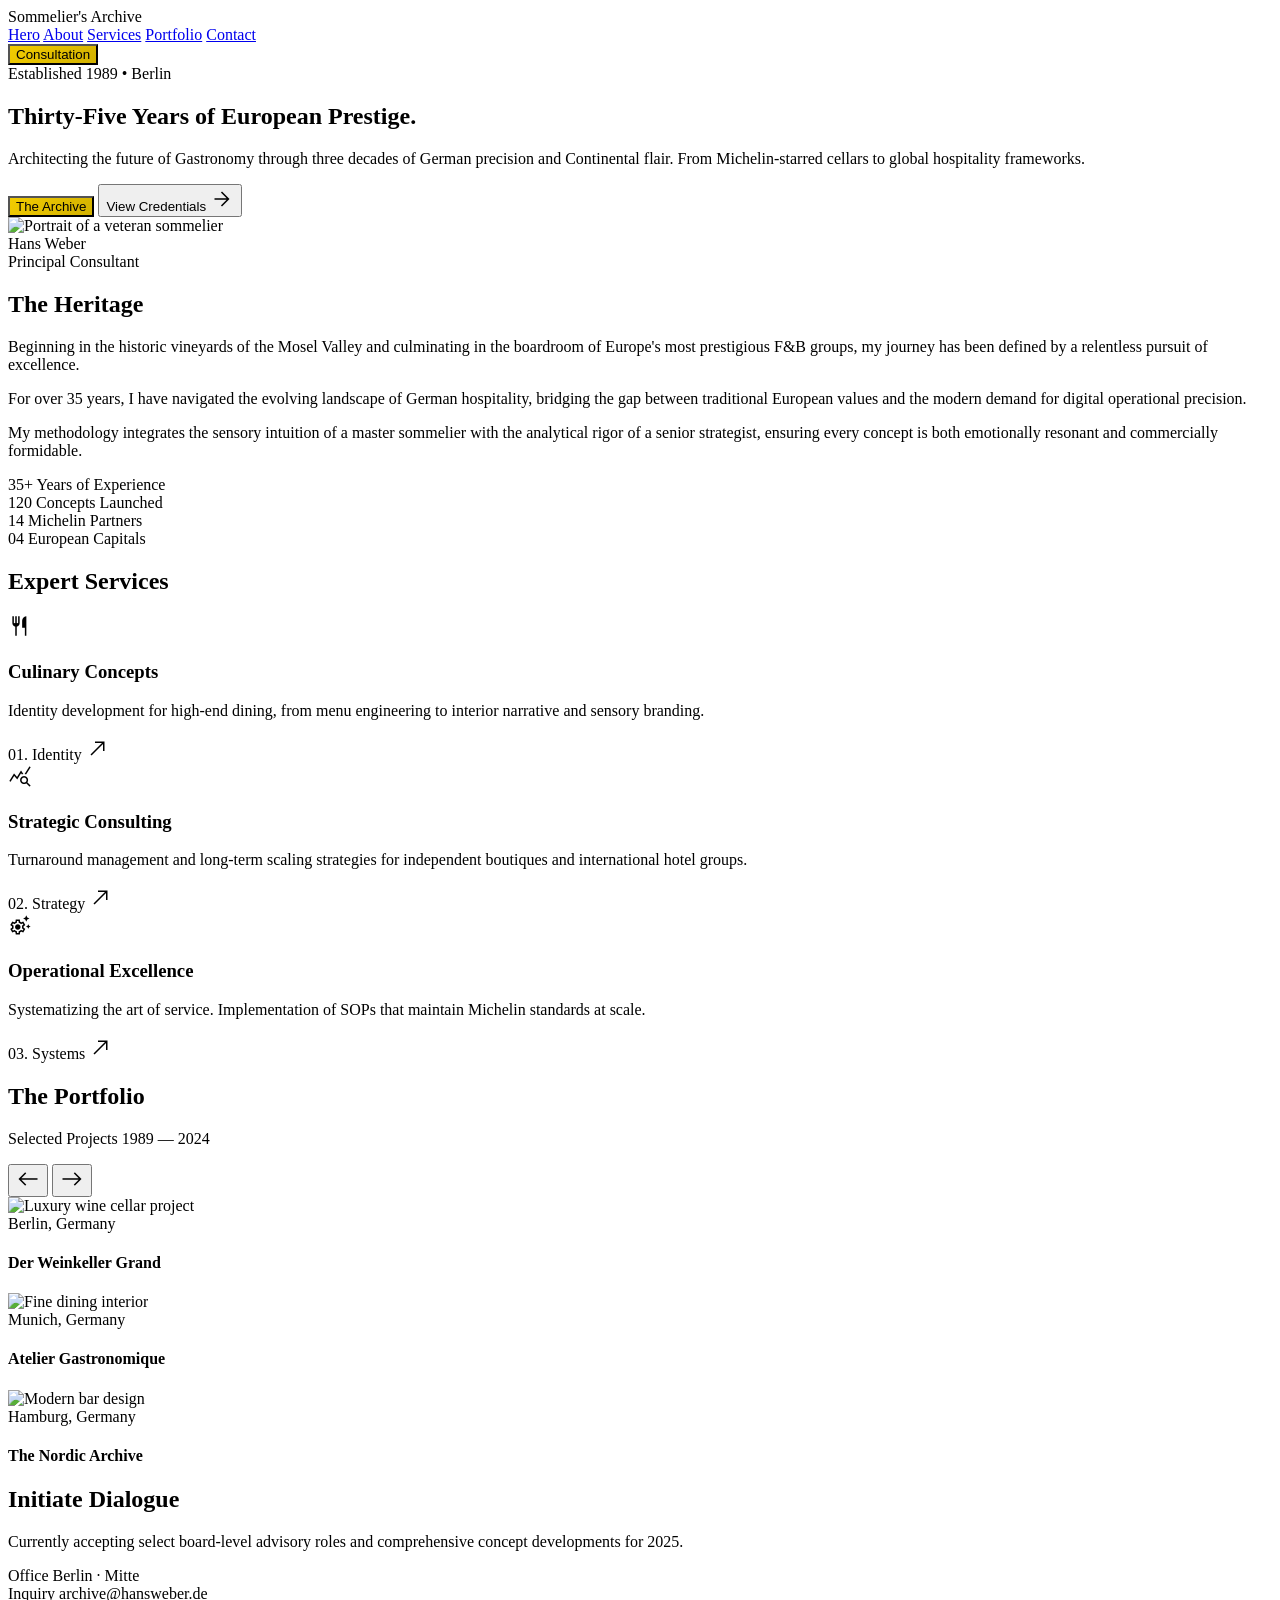
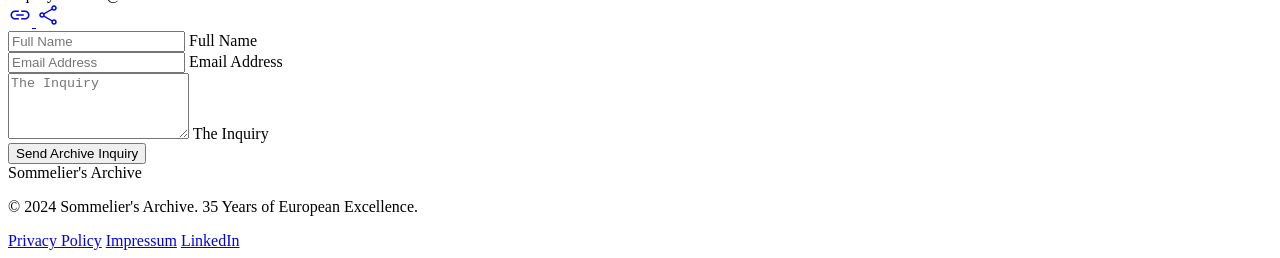
==== index.html @ 3e339df0 "Rename landing page to index.html" ====
<!DOCTYPE html>

<html class="dark" lang="en"><head>
<meta charset="utf-8"/>
<meta content="width=device-width, initial-scale=1.0" name="viewport"/>
<title>Sommelier's Archive | European F&amp;B Excellence</title>
<script src="https://cdn.tailwindcss.com?plugins=forms,container-queries"></script>
<link href="https://fonts.googleapis.com/css2?family=Material+Symbols+Outlined:wght,FILL@100..700,0..1&amp;display=swap" rel="stylesheet"/>
<link href="https://fonts.googleapis.com/css2?family=Noto+Serif:ital,wght@0,400;0,700;1,400&amp;family=Inter:wght@300;400;600;800&amp;display=swap" rel="stylesheet"/>
<link href="https://fonts.googleapis.com/css2?family=Material+Symbols+Outlined:wght,FILL@100..700,0..1&amp;display=swap" rel="stylesheet"/>
<script id="tailwind-config">
      tailwind.config = {
        darkMode: "class",
        theme: {
          extend: {
            colors: {
              "on-primary-fixed-variant": "#544600",
              "on-primary-fixed": "#221b00",
              "tertiary-fixed-dim": "#00daf3",
              "primary-fixed": "#ffe16d",
              "inverse-on-surface": "#313030",
              "surface-bright": "#393939",
              "on-primary": "#3a3000",
              "surface": "#131313",
              "on-tertiary-fixed-variant": "#004f58",
              "surface-container": "#201f1f",
              "error-container": "#93000a",
              "error": "#ffb4ab",
              "on-tertiary": "#00363d",
              "primary-container": "#d2b100",
              "secondary-fixed": "#e5e2e1",
              "on-secondary-fixed-variant": "#474746",
              "surface-container-high": "#2a2a2a",
              "primary": "#f2cc00",
              "on-primary-container": "#524400",
              "surface-variant": "#353534",
              "on-background": "#e5e2e1",
              "on-secondary-container": "#b7b5b4",
              "on-error": "#690005",
              "surface-tint": "#e9c400",
              "tertiary-fixed": "#9cf0ff",
              "on-surface-variant": "#d0c5af",
              "background": "#131313",
              "inverse-primary": "#705d00",
              "on-tertiary-fixed": "#001f24",
              "surface-dim": "#131313",
              "inverse-surface": "#e5e2e1",
              "secondary-container": "#474746",
              "surface-container-highest": "#353534",
              "on-surface": "#e5e2e1",
              "on-error-container": "#ffdad6",
              "surface-container-lowest": "#0e0e0e",
              "outline-variant": "#4d4635",
              "on-tertiary-container": "#004d56",
              "on-secondary-fixed": "#1c1b1b",
              "surface-container-low": "#1c1b1b",
              "tertiary-container": "#00c5db",
              "primary-fixed-dim": "#e9c400",
              "secondary-fixed-dim": "#c8c6c5",
              "secondary": "#c8c6c5",
              "tertiary": "#00e3fd",
              "on-secondary": "#313030",
              "outline": "#99907c"
            },
            fontFamily: {
              "headline": ["Noto Serif"],
              "body": ["Inter"],
              "label": ["Inter"]
            },
            borderRadius: {"DEFAULT": "0.125rem", "lg": "0.25rem", "xl": "0.5rem", "full": "0.75rem"},
          },
        },
      }
    </script>
<style>
        .material-symbols-outlined {
            font-variation-settings: 'FILL' 0, 'wght' 300, 'GRAD' 0, 'opsz' 24;
        }
        .glow-hover:hover {
            box-shadow: 0 0 20px rgba(242, 204, 0, 0.15);
        }
        .cyan-glow {
            filter: drop-shadow(0 0 8px #00e3fd);
        }
        .gold-gradient {
            background: linear-gradient(135deg, #f2cc00 0%, #d2b100 100%);
        }
    </style>
</head>
<body class="bg-background text-on-surface font-body selection:bg-primary selection:text-on-primary">
<!-- TopNavBar -->
<nav class="fixed top-0 w-full z-50 bg-[#131313]/70 backdrop-blur-xl">
<div class="flex justify-between items-center max-w-7xl mx-auto px-12 py-6">
<div class="text-2xl font-bold tracking-tighter text-[#f2cc00] font-headline italic">
                Sommelier's Archive
            </div>
<div class="hidden md:flex items-center gap-12">
<a class="text-[#f2cc00] border-b-2 border-[#f2cc00] pb-1 font-bold font-inter text-sm uppercase tracking-widest" href="#hero">Hero</a>
<a class="text-[#e5e2e1] hover:text-[#00e3fd] transition-colors duration-300 font-inter text-sm uppercase tracking-widest hover:drop-shadow-[0_0_8px_#00e3fd]" href="#about">About</a>
<a class="text-[#e5e2e1] hover:text-[#00e3fd] transition-colors duration-300 font-inter text-sm uppercase tracking-widest hover:drop-shadow-[0_0_8px_#00e3fd]" href="#services">Services</a>
<a class="text-[#e5e2e1] hover:text-[#00e3fd] transition-colors duration-300 font-inter text-sm uppercase tracking-widest hover:drop-shadow-[0_0_8px_#00e3fd]" href="#portfolio">Portfolio</a>
<a class="text-[#e5e2e1] hover:text-[#00e3fd] transition-colors duration-300 font-inter text-sm uppercase tracking-widest hover:drop-shadow-[0_0_8px_#00e3fd]" href="#contact">Contact</a>
</div>
<button class="gold-gradient text-on-primary px-6 py-2 text-xs font-bold uppercase tracking-widest hover:opacity-90 transition-all duration-300">
                Consultation
            </button>
</div>
<div class="bg-gradient-to-b from-[#f2cc00]/5 to-transparent h-[1px]"></div>
</nav>
<main>
<!-- Hero Section -->
<section class="relative min-h-screen flex items-center pt-24 overflow-hidden px-12" id="hero">
<div class="absolute top-0 right-0 w-1/2 h-full opacity-20 pointer-events-none">
<div class="absolute inset-0 bg-gradient-to-l from-tertiary/20 to-transparent blur-[120px]"></div>
</div>
<div class="max-w-7xl mx-auto grid grid-cols-1 lg:grid-cols-12 gap-12 items-center w-full">
<div class="lg:col-span-7 space-y-8">
<div class="inline-block px-4 py-1 border border-outline-variant/30 text-primary text-[10px] uppercase tracking-[0.3em] font-bold">
                        Established 1989 • Berlin
                    </div>
<h1 class="text-6xl md:text-8xl font-headline font-bold leading-tight tracking-tighter">
                        Thirty-Five Years of <span class="italic text-primary">European</span> Prestige.
                    </h1>
<p class="text-on-surface-variant text-xl leading-relaxed max-w-2xl font-light">
                        Architecting the future of Gastronomy through three decades of German precision and Continental flair. From Michelin-starred cellars to global hospitality frameworks.
                    </p>
<div class="flex flex-wrap gap-6 pt-4">
<button class="gold-gradient text-on-primary px-10 py-4 font-bold uppercase tracking-widest text-sm shadow-[0_10px_30px_rgba(242,204,0,0.2)] hover:scale-105 transition-transform duration-600 ease-[cubic-bezier(0.22,1,0.36,1)]">
                            The Archive
                        </button>
<button class="flex items-center gap-3 text-tertiary hover:text-white transition-colors group">
<span class="text-sm font-bold uppercase tracking-widest">View Credentials</span>
<span class="material-symbols-outlined group-hover:translate-x-1 transition-transform">arrow_forward</span>
</button>
</div>
</div>
<div class="lg:col-span-5 relative">
<div class="aspect-[4/5] bg-surface-container-low overflow-hidden relative group">
<img alt="Portrait of a veteran sommelier" class="w-full h-full object-cover grayscale hover:grayscale-0 transition-all duration-1000" data-alt="Portrait of a veteran professional sommelier in Berlin" src="https://lh3.googleusercontent.com/aida-public/[base64]"/>
<div class="absolute inset-0 bg-surface-container-lowest/40 mix-blend-multiply"></div>
<div class="absolute bottom-0 left-0 p-8 w-full bg-gradient-to-t from-background to-transparent">
<div class="text-primary font-headline text-4xl italic">Hans Weber</div>
<div class="text-on-surface-variant text-xs uppercase tracking-[0.2em] mt-2">Principal Consultant</div>
</div>
</div>
<!-- Ambient Glow Elements -->
<div class="absolute -top-12 -right-12 w-48 h-48 bg-primary/10 rounded-full blur-[80px]"></div>
<div class="absolute -bottom-12 -left-12 w-64 h-64 bg-tertiary/10 rounded-full blur-[100px]"></div>
</div>
</div>
</section>
<!-- About Me Section -->
<section class="py-32 px-12 bg-surface-container-low" id="about">
<div class="max-w-7xl mx-auto">
<div class="grid grid-cols-1 lg:grid-cols-2 gap-24 items-start">
<div class="space-y-12">
<h2 class="text-xs uppercase tracking-[0.5em] text-outline">The Heritage</h2>
<div class="space-y-8 font-light text-on-surface-variant text-lg leading-relaxed">
<p>
                                Beginning in the historic vineyards of the Mosel Valley and culminating in the boardroom of Europe's most prestigious F&amp;B groups, my journey has been defined by a relentless pursuit of <span class="text-white font-semibold">excellence</span>.
                            </p>
<p>
                                For over 35 years, I have navigated the evolving landscape of German hospitality, bridging the gap between traditional European values and the modern demand for digital operational precision.
                            </p>
<p>
                                My methodology integrates the sensory intuition of a master sommelier with the analytical rigor of a senior strategist, ensuring every concept is both emotionally resonant and commercially formidable.
                            </p>
</div>
</div>
<div class="grid grid-cols-2 gap-8">
<div class="p-10 bg-surface-container-lowest flex flex-col justify-center border-l-4 border-primary">
<span class="text-6xl font-headline text-primary mb-2">35+</span>
<span class="text-xs uppercase tracking-widest text-outline">Years of Experience</span>
</div>
<div class="p-10 bg-surface-container-lowest flex flex-col justify-center border-l-4 border-tertiary">
<span class="text-6xl font-headline text-tertiary mb-2">120</span>
<span class="text-xs uppercase tracking-widest text-outline">Concepts Launched</span>
</div>
<div class="p-10 bg-surface-container-lowest flex flex-col justify-center border-l-4 border-outline-variant">
<span class="text-6xl font-headline text-white mb-2">14</span>
<span class="text-xs uppercase tracking-widest text-outline">Michelin Partners</span>
</div>
<div class="p-10 bg-surface-container-lowest flex flex-col justify-center border-l-4 border-primary/40">
<span class="text-6xl font-headline text-primary-fixed-dim mb-2">04</span>
<span class="text-xs uppercase tracking-widest text-outline">European Capitals</span>
</div>
</div>
</div>
</div>
</section>
<!-- Services Section -->
<section class="py-32 px-12 bg-background relative" id="services">
<div class="max-w-7xl mx-auto">
<div class="mb-24 text-center">
<h2 class="text-4xl md:text-6xl font-headline italic mb-6">Expert Services</h2>
<div class="h-[1px] w-24 bg-primary mx-auto"></div>
</div>
<div class="grid grid-cols-1 md:grid-cols-3 gap-1px bg-outline-variant/10">
<!-- Service 1 -->
<div class="bg-surface p-12 hover:bg-surface-container-high transition-all duration-500 group">
<div class="mb-8 inline-block">
<span class="material-symbols-outlined text-4xl text-primary group-hover:scale-110 transition-transform block" data-icon="restaurant">restaurant</span>
</div>
<h3 class="text-2xl font-headline mb-4">Culinary Concepts</h3>
<p class="text-on-surface-variant leading-relaxed">Identity development for high-end dining, from menu engineering to interior narrative and sensory branding.</p>
<div class="mt-8 pt-8 border-t border-outline-variant/20 flex items-center justify-between">
<span class="text-[10px] uppercase tracking-widest text-outline">01. Identity</span>
<span class="material-symbols-outlined text-tertiary opacity-0 group-hover:opacity-100 transition-opacity">north_east</span>
</div>
</div>
<!-- Service 2 -->
<div class="bg-surface p-12 hover:bg-surface-container-high transition-all duration-500 group">
<div class="mb-8 inline-block">
<span class="material-symbols-outlined text-4xl text-primary group-hover:scale-110 transition-transform block" data-icon="query_stats">query_stats</span>
</div>
<h3 class="text-2xl font-headline mb-4">Strategic Consulting</h3>
<p class="text-on-surface-variant leading-relaxed">Turnaround management and long-term scaling strategies for independent boutiques and international hotel groups.</p>
<div class="mt-8 pt-8 border-t border-outline-variant/20 flex items-center justify-between">
<span class="text-[10px] uppercase tracking-widest text-outline">02. Strategy</span>
<span class="material-symbols-outlined text-tertiary opacity-0 group-hover:opacity-100 transition-opacity">north_east</span>
</div>
</div>
<!-- Service 3 -->
<div class="bg-surface p-12 hover:bg-surface-container-high transition-all duration-500 group">
<div class="mb-8 inline-block">
<span class="material-symbols-outlined text-4xl text-primary group-hover:scale-110 transition-transform block" data-icon="settings_suggest">settings_suggest</span>
</div>
<h3 class="text-2xl font-headline mb-4">Operational Excellence</h3>
<p class="text-on-surface-variant leading-relaxed">Systematizing the art of service. Implementation of SOPs that maintain Michelin standards at scale.</p>
<div class="mt-8 pt-8 border-t border-outline-variant/20 flex items-center justify-between">
<span class="text-[10px] uppercase tracking-widest text-outline">03. Systems</span>
<span class="material-symbols-outlined text-tertiary opacity-0 group-hover:opacity-100 transition-opacity">north_east</span>
</div>
</div>
</div>
</div>
</section>
<!-- Portfolio Section -->
<section class="py-32 px-12 bg-surface-container-lowest overflow-hidden" id="portfolio">
<div class="max-w-7xl mx-auto">
<div class="flex flex-col md:flex-row justify-between items-end mb-20 gap-8">
<div class="max-w-xl">
<h2 class="text-5xl font-headline font-bold mb-6">The <span class="italic text-tertiary">Portfolio</span></h2>
<p class="text-on-surface-variant uppercase tracking-[0.2em] text-xs">Selected Projects 1989 — 2024</p>
</div>
<div class="flex gap-4">
<button class="p-4 border border-outline-variant text-on-surface hover:bg-primary hover:text-on-primary transition-all">
<span class="material-symbols-outlined">west</span>
</button>
<button class="p-4 border border-outline-variant text-on-surface hover:bg-primary hover:text-on-primary transition-all">
<span class="material-symbols-outlined">east</span>
</button>
</div>
</div>
<div class="grid grid-cols-1 md:grid-cols-2 lg:grid-cols-3 gap-12">
<!-- Project 1 -->
<div class="group relative aspect-[3/4] overflow-hidden">
<img alt="Luxury wine cellar project" class="w-full h-full object-cover grayscale transition-all duration-700 group-hover:grayscale-0 group-hover:scale-110" data-alt="Modern luxury wine cellar in Berlin" src="https://lh3.googleusercontent.com/aida-public/[base64]"/>
<div class="absolute inset-0 bg-gradient-to-t from-black/80 via-transparent to-transparent opacity-0 group-hover:opacity-100 transition-opacity flex flex-col justify-end p-8">
<span class="text-primary text-[10px] uppercase tracking-widest mb-2">Berlin, Germany</span>
<h4 class="text-2xl font-headline text-white italic">Der Weinkeller Grand</h4>
</div>
</div>
<!-- Project 2 -->
<div class="group relative aspect-[3/4] overflow-hidden lg:mt-24">
<img alt="Fine dining interior" class="w-full h-full object-cover grayscale transition-all duration-700 group-hover:grayscale-0 group-hover:scale-110" data-alt="Fine dining restaurant interior concept" src="https://lh3.googleusercontent.com/aida-public/[base64]"/>
<div class="absolute inset-0 bg-gradient-to-t from-black/80 via-transparent to-transparent opacity-0 group-hover:opacity-100 transition-opacity flex flex-col justify-end p-8">
<span class="text-primary text-[10px] uppercase tracking-widest mb-2">Munich, Germany</span>
<h4 class="text-2xl font-headline text-white italic">Atelier Gastronomique</h4>
</div>
</div>
<!-- Project 3 -->
<div class="group relative aspect-[3/4] overflow-hidden">
<img alt="Modern bar design" class="w-full h-full object-cover grayscale transition-all duration-700 group-hover:grayscale-0 group-hover:scale-110" data-alt="High-end cocktail bar architectural design" src="https://lh3.googleusercontent.com/aida-public/[base64]"/>
<div class="absolute inset-0 bg-gradient-to-t from-black/80 via-transparent to-transparent opacity-0 group-hover:opacity-100 transition-opacity flex flex-col justify-end p-8">
<span class="text-primary text-[10px] uppercase tracking-widest mb-2">Hamburg, Germany</span>
<h4 class="text-2xl font-headline text-white italic">The Nordic Archive</h4>
</div>
</div>
</div>
</div>
</section>
<!-- Contact Section -->
<section class="py-32 px-12 bg-background relative overflow-hidden" id="contact">
<div class="absolute bottom-0 right-0 w-full h-1/2 bg-gradient-to-t from-primary/5 to-transparent pointer-events-none"></div>
<div class="max-w-7xl mx-auto grid grid-cols-1 lg:grid-cols-2 gap-24 relative">
<div>
<h2 class="text-5xl md:text-7xl font-headline font-bold mb-12">Initiate <span class="italic text-primary">Dialogue</span></h2>
<p class="text-on-surface-variant text-xl leading-relaxed mb-12 max-w-md">
                        Currently accepting select board-level advisory roles and comprehensive concept developments for 2025.
                    </p>
<div class="space-y-6">
<div class="flex items-center gap-6">
<span class="text-primary font-label text-xs uppercase tracking-widest w-24">Office</span>
<span class="text-white">Berlin · Mitte</span>
</div>
<div class="flex items-center gap-6">
<span class="text-primary font-label text-xs uppercase tracking-widest w-24">Inquiry</span>
<span class="text-white">archive@hansweber.de</span>
</div>
<div class="flex gap-4 pt-8">
<a class="w-12 h-12 flex items-center justify-center border border-outline-variant text-outline hover:border-tertiary hover:text-tertiary transition-all" href="#">
<span class="material-symbols-outlined text-sm">link</span>
</a>
<a class="w-12 h-12 flex items-center justify-center border border-outline-variant text-outline hover:border-tertiary hover:text-tertiary transition-all" href="#">
<span class="material-symbols-outlined text-sm">share</span>
</a>
</div>
</div>
</div>
<div class="bg-surface-container p-12 relative">
<form class="space-y-8">
<div class="relative group">
<input class="w-full bg-transparent border-0 border-b border-outline py-4 px-0 focus:ring-0 focus:border-tertiary peer placeholder-transparent" id="name" placeholder="Full Name" type="text"/>
<label class="absolute left-0 -top-3.5 text-outline text-xs uppercase tracking-widest transition-all peer-placeholder-shown:text-sm peer-placeholder-shown:top-4 peer-focus:-top-3.5 peer-focus:text-tertiary peer-focus:text-xs" for="name">Full Name</label>
</div>
<div class="relative group">
<input class="w-full bg-transparent border-0 border-b border-outline py-4 px-0 focus:ring-0 focus:border-tertiary peer placeholder-transparent" id="email" placeholder="Email Address" type="email"/>
<label class="absolute left-0 -top-3.5 text-outline text-xs uppercase tracking-widest transition-all peer-placeholder-shown:text-sm peer-placeholder-shown:top-4 peer-focus:-top-3.5 peer-focus:text-tertiary peer-focus:text-xs" for="email">Email Address</label>
</div>
<div class="relative group">
<textarea class="w-full bg-transparent border-0 border-b border-outline py-4 px-0 focus:ring-0 focus:border-tertiary peer placeholder-transparent resize-none" id="message" placeholder="The Inquiry" rows="4"></textarea>
<label class="absolute left-0 -top-3.5 text-outline text-xs uppercase tracking-widest transition-all peer-placeholder-shown:text-sm peer-placeholder-shown:top-4 peer-focus:-top-3.5 peer-focus:text-tertiary peer-focus:text-xs" for="message">The Inquiry</label>
</div>
<button class="w-full py-6 bg-surface-bright text-white uppercase tracking-[0.3em] font-bold text-xs hover:bg-primary hover:text-on-primary transition-all duration-500 shadow-xl" type="submit">
                            Send Archive Inquiry
                        </button>
</form>
<!-- Blurred inset glow -->
<div class="absolute -bottom-4 -left-4 w-24 h-24 bg-tertiary/20 blur-[40px] pointer-events-none"></div>
</div>
</div>
</section>
</main>
<!-- Footer -->
<footer class="w-full py-20 px-12 bg-[#0e0e0e]">
<div class="bg-gradient-to-r from-transparent via-[#4d4635]/20 to-transparent h-[1px] mb-12 max-w-7xl mx-auto"></div>
<div class="flex flex-col md:flex-row justify-between items-center max-w-7xl mx-auto gap-8">
<div class="text-lg font-black text-[#f2cc00] opacity-80 font-headline italic">
                Sommelier's Archive
            </div>
<p class="font-inter text-xs uppercase tracking-[0.2em] text-[#99907c] text-center">
                © 2024 Sommelier's Archive. 35 Years of European Excellence.
            </p>
<div class="flex gap-8">
<a class="font-inter text-xs uppercase tracking-[0.2em] text-[#99907c] hover:text-[#00e3fd] transition-colors duration-300" href="#">Privacy Policy</a>
<a class="font-inter text-xs uppercase tracking-[0.2em] text-[#99907c] hover:text-[#00e3fd] transition-colors duration-300" href="#">Impressum</a>
<a class="font-inter text-xs uppercase tracking-[0.2em] text-[#99907c] hover:text-[#00e3fd] transition-colors duration-300" href="#">LinkedIn</a>
</div>
</div>
</footer>
</body></html>
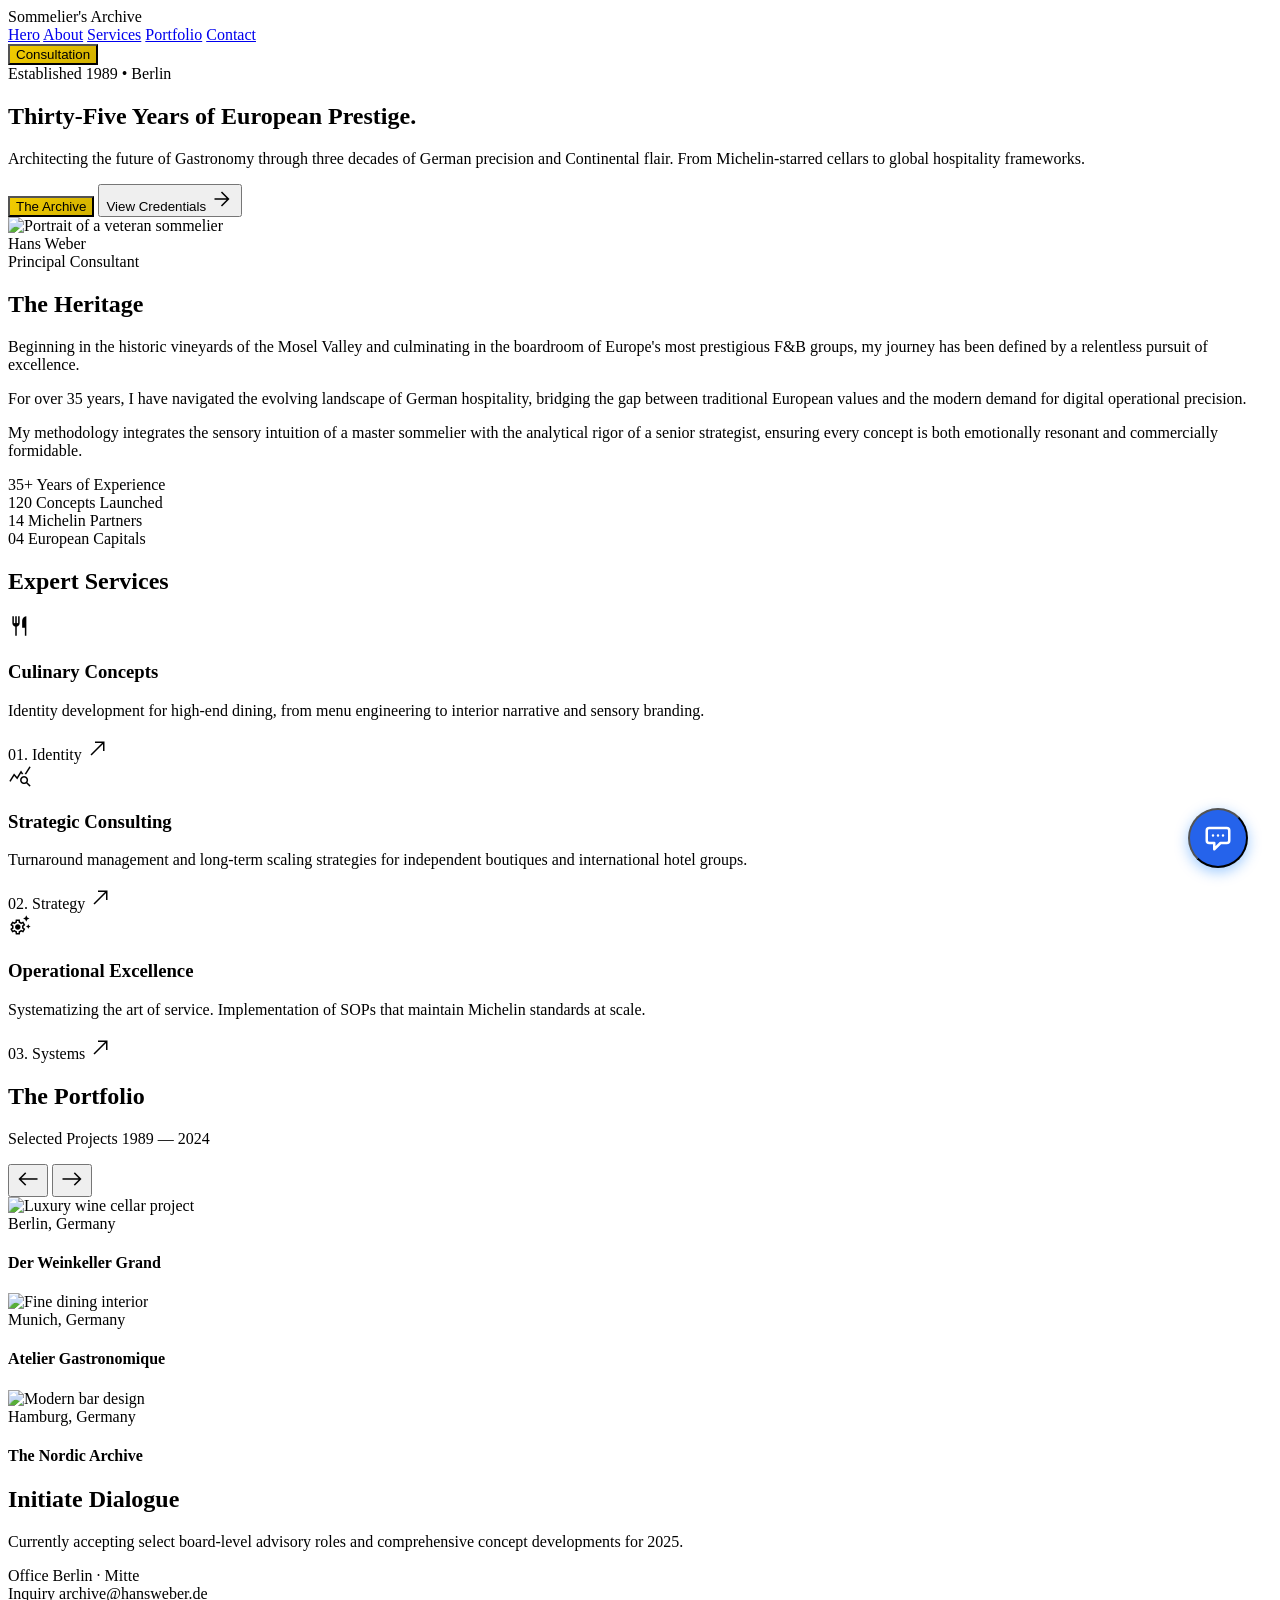
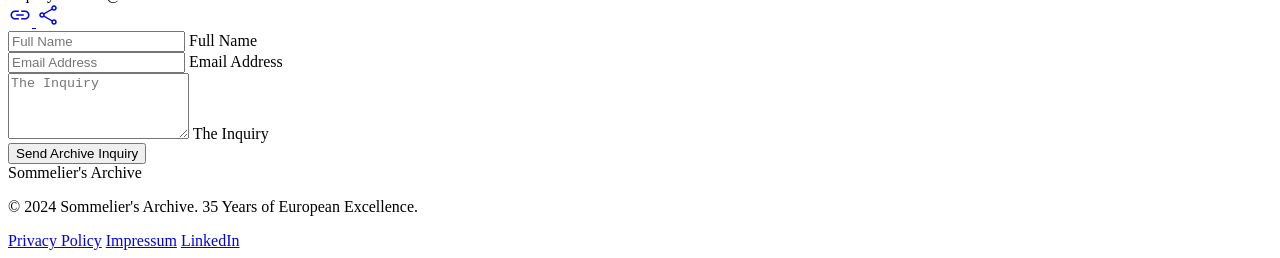
==== commit e1d74c09: "Implement AI Chatbot Integration" ====
--- a/index.html
+++ b/index.html
@@ -86,6 +86,10 @@
             background: linear-gradient(135deg, #f2cc00 0%, #d2b100 100%);
         }
     </style>
+    <!-- Chatbot styles -->
+    <link rel="stylesheet" href="chatbot.css">
+    <!-- Marked.js for markdown rendering -->
+    <script src="https://cdn.jsdelivr.net/npm/marked/marked.min.js"></script>
 </head>
 <body class="bg-background text-on-surface font-body selection:bg-primary selection:text-on-primary">
 <!-- TopNavBar -->
@@ -349,4 +353,55 @@
 </div>
 </div>
 </footer>
+
+<!-- AI Chatbot UI -->
+<div class="chatbot-container">
+    <!-- Chatbot Floating Button -->
+    <button id="chatbotFab" class="chatbot-fab" aria-label="Mở chat">
+        <svg xmlns="http://www.w3.org/2000/svg" fill="none" viewBox="0 0 24 24" stroke="currentColor">
+            <path stroke-linecap="round" stroke-linejoin="round" stroke-width="2" d="M8 10h.01M12 10h.01M16 10h.01M9 16H5a2 2 0 01-2-2V6a2 2 0 012-2h14a2 2 0 012 2v8a2 2 0 01-2 2h-5l-5 5v-5z" />
+        </svg>
+    </button>
+
+    <!-- Chat Window -->
+    <div id="chatWindow" class="chat-window">
+        <!-- Header -->
+        <div class="chat-header">
+            <div class="chat-title-group">
+                <div class="online-indicator"></div>
+                <div class="chat-title">Trợ lý AI</div>
+            </div>
+            <div class="chat-actions">
+                <button id="chatRefreshBtn" class="icon-btn" aria-label="Làm mới">
+                    <svg xmlns="http://www.w3.org/2000/svg" width="18" height="18" fill="none" viewBox="0 0 24 24" stroke="currentColor">
+                        <path stroke-linecap="round" stroke-linejoin="round" stroke-width="2" d="M4 4v5h.582m15.356 2A8.001 8.001 0 004.582 9m0 0H9m11 11v-5h-.581m0 0a8.003 8.003 0 01-15.357-2m15.357 2H15" />
+                    </svg>
+                </button>
+                <button id="chatCloseBtn" class="icon-btn" aria-label="Đóng chat">
+                    <svg xmlns="http://www.w3.org/2000/svg" width="18" height="18" fill="none" viewBox="0 0 24 24" stroke="currentColor">
+                        <path stroke-linecap="round" stroke-linejoin="round" stroke-width="2" d="M6 18L18 6M6 6l12 12" />
+                    </svg>
+                </button>
+            </div>
+        </div>
+
+        <!-- Body -->
+        <div id="chatBody" class="chat-body">
+            <!-- Messages will be injected here -->
+        </div>
+
+        <!-- Footer -->
+        <div class="chat-footer">
+            <input type="text" id="chatInput" class="chat-input" placeholder="Nhập tin nhắn..." autocomplete="off">
+            <button id="sendBtn" class="send-btn" aria-label="Gửi tin nhắn">
+                <svg xmlns="http://www.w3.org/2000/svg" width="20" height="20" fill="none" viewBox="0 0 24 24" stroke="currentColor" style="transform: rotate(90deg)">
+                    <path stroke-linecap="round" stroke-linejoin="round" stroke-width="2" d="M12 19l9 2-9-18-9 18 9-2zm0 0v-8" />
+                </svg>
+            </button>
+        </div>
+    </div>
+</div>
+<!-- Chatbot Logic -->
+<script src="chatbot.js"></script>
+
 </body></html>
--- a/chatbot.css
+++ b/chatbot.css
@@ -0,0 +1,337 @@
+/* ========================================================
+   Chatbot Float Button and Window
+======================================================== */
+.chatbot-container {
+  position: fixed;
+  bottom: 2rem;
+  right: 2rem;
+  z-index: 9999;
+  font-family: 'Inter', sans-serif;
+}
+
+/* Floating Action Button */
+.chatbot-fab {
+  width: 60px;
+  height: 60px;
+  background-color: #2563eb;
+  border-radius: 50%;
+  box-shadow: 0 4px 14px 0 rgba(0, 118, 255, 0.39);
+  display: flex;
+  align-items: center;
+  justify-content: center;
+  cursor: pointer;
+  transition: transform 0.3s ease, box-shadow 0.3s ease;
+  color: #fff;
+}
+
+.chatbot-fab:hover {
+  transform: scale(1.05) translateY(-5px);
+  box-shadow: 0 6px 20px rgba(0, 118, 255, 0.4);
+}
+
+.chatbot-fab svg {
+  width: 30px;
+  height: 30px;
+}
+
+/* Chat Window */
+.chat-window {
+  position: absolute;
+  bottom: 80px;
+  right: 0;
+  width: 380px;
+  max-width: calc(100vw - 4rem);
+  height: 600px;
+  max-height: calc(100vh - 120px);
+  background: rgba(255, 255, 255, 0.65);
+  backdrop-filter: blur(16px);
+  -webkit-backdrop-filter: blur(16px);
+  border: 1px solid rgba(255, 255, 255, 0.3);
+  border-radius: 1.5rem;
+  /* shadow-2xl for depth */
+  box-shadow: 0 25px 50px -12px rgba(0, 0, 0, 0.25);
+  display: flex;
+  flex-direction: column;
+  overflow: hidden;
+  transition: opacity 0.3s ease, transform 0.3s ease, visibility 0.3s;
+  
+  /* Hidden by default */
+  opacity: 0;
+  visibility: hidden;
+  transform: translateY(20px) scale(0.95);
+}
+
+.chat-window.active {
+  opacity: 1;
+  visibility: visible;
+  transform: translateY(0) scale(1);
+}
+
+/* Header */
+.chat-header {
+  padding: 1rem 1.25rem;
+  background: rgba(255, 255, 255, 0.5);
+  border-bottom: 1px solid rgba(255, 255, 255, 0.3);
+  display: flex;
+  justify-content: space-between;
+  align-items: center;
+}
+
+.chat-title-group {
+  display: flex;
+  align-items: center;
+  gap: 0.5rem;
+}
+
+.chat-title {
+  font-weight: 600;
+  font-size: 1.1rem;
+  color: #1e293b;
+}
+
+/* Online Indicator */
+.online-indicator {
+  width: 8px;
+  height: 8px;
+  background-color: #22c55e;
+  border-radius: 50%;
+  position: relative;
+}
+
+.online-indicator::after {
+  content: '';
+  position: absolute;
+  top: 0;
+  left: 0;
+  width: 100%;
+  height: 100%;
+  background-color: #22c55e;
+  border-radius: 50%;
+  animation: pulse-ring 1.5s cubic-bezier(0.215, 0.61, 0.355, 1) infinite;
+}
+
+@keyframes pulse-ring {
+  0% { transform: scale(1); opacity: 0.8; }
+  100% { transform: scale(2.5); opacity: 0; }
+}
+
+/* Header Buttons */
+.chat-actions {
+  display: flex;
+  gap: 0.5rem;
+}
+
+.icon-btn {
+  background: transparent;
+  border: none;
+  cursor: pointer;
+  color: #64748b;
+  width: 32px;
+  height: 32px;
+  border-radius: 50%;
+  display: flex;
+  align-items: center;
+  justify-content: center;
+  transition: background-color 0.2s;
+}
+
+.icon-btn:hover {
+  background-color: rgba(0, 0, 0, 0.05);
+  color: #0f172a;
+}
+
+/* Refresh Icon Animation */
+.spin {
+  animation: spin 0.5s linear;
+}
+
+@keyframes spin {
+  100% { transform: rotate(360deg); }
+}
+
+/* Core Chat Area */
+.chat-body {
+  flex: 1;
+  padding: 1.25rem;
+  overflow-y: auto;
+  display: flex;
+  flex-direction: column;
+  gap: 1rem;
+}
+
+/* Messages */
+.message {
+  max-width: 85%;
+  line-height: 1.5;
+  font-size: 0.95rem;
+  padding: 0.75rem 1rem;
+  border-radius: 1rem;
+  word-wrap: break-word;
+  animation: slideIn 0.3s ease-out;
+}
+
+@keyframes slideIn {
+  from { opacity: 0; transform: translateY(10px); }
+  to { opacity: 1; transform: translateY(0); }
+}
+
+.message.user {
+  align-self: flex-end;
+  background-color: #2563eb;
+  color: #fff;
+  border-bottom-right-radius: 0.25rem;
+}
+
+.message.bot {
+  align-self: flex-start;
+  background-color: rgba(255, 255, 255, 0.8);
+  color: #1e293b;
+  border: 1px solid rgba(0, 0, 0, 0.05);
+  border-bottom-left-radius: 0.25rem;
+}
+
+/* Footer & Input */
+.chat-footer {
+  padding: 1rem;
+  background: rgba(255, 255, 255, 0.7);
+  border-top: 1px solid rgba(255, 255, 255, 0.3);
+  display: flex;
+  gap: 0.5rem;
+}
+
+.chat-input {
+  flex: 1;
+  padding: 0.75rem 1rem;
+  border: 1px solid rgba(0, 0, 0, 0.1);
+  border-radius: 9999px;
+  background: rgba(255, 255, 255, 0.5);
+  font-size: 0.95rem;
+  outline: none;
+  transition: border-color 0.2s, background 0.2s;
+}
+
+.chat-input:focus {
+  border-color: #2563eb;
+  background: #fff;
+}
+
+.send-btn {
+  background-color: #2563eb;
+  color: #fff;
+  border: none;
+  width: 44px;
+  height: 44px;
+  border-radius: 50%;
+  display: flex;
+  align-items: center;
+  justify-content: center;
+  cursor: pointer;
+  transition: background-color 0.2s;
+}
+
+.send-btn:hover {
+  background-color: #1d4ed8;
+}
+
+/* ========================================================
+   Typing Indicator
+======================================================== */
+.typing-indicator-container {
+  display: flex;
+  flex-direction: column;
+  gap: 0.4rem;
+}
+
+.typing-status-text {
+  font-size: 0.75rem;
+  color: #64748b;
+  margin-left: 0.25rem;
+}
+
+.typing-bubbles {
+  display: flex;
+  align-items: center;
+  gap: 5px;
+  background-color: rgba(255, 255, 255, 0.8);
+  padding: 0.75rem 1rem;
+  border-radius: 1rem;
+  border-bottom-left-radius: 0.25rem;
+  border: 1px solid rgba(0, 0, 0, 0.05);
+  width: fit-content;
+}
+
+.dot {
+  width: 6px;
+  height: 6px;
+  background-color: #2563eb;
+  border-radius: 50%;
+  animation: typing 1.4s infinite ease-in-out both;
+}
+
+.dot:nth-child(1) { animation-delay: -0.32s; }
+.dot:nth-child(2) { animation-delay: -0.16s; }
+
+@keyframes typing {
+  0%, 80%, 100% { transform: scale(0); }
+  40% { transform: scale(1); }
+}
+
+/* ========================================================
+   Custom Markdown Rendering (.chat-markdown)
+======================================================== */
+.chat-markdown p {
+  line-height: 1.6;
+  margin-bottom: 0.75rem;
+}
+
+.chat-markdown p:last-child {
+  margin-bottom: 0;
+}
+
+.chat-markdown ul, .chat-markdown ol {
+  margin-left: 1.25rem;
+  margin-bottom: 0.75rem;
+  padding-left: 0;
+}
+
+.chat-markdown li {
+  margin-bottom: 0.25rem;
+  line-height: 1.5;
+}
+
+.chat-markdown strong {
+  font-weight: 700;
+  color: #2563eb; /* Accent color */
+}
+
+.chat-markdown code {
+  font-family: 'Fira Code', Consolas, 'Courier New', monospace;
+  background-color: #1e293b;
+  color: #e2e8f0;
+  padding: 0.2em 0.4em;
+  border-radius: 0.25rem;
+  font-size: 0.85em;
+}
+
+.chat-markdown pre {
+  background-color: #1e293b;
+  padding: 1rem;
+  border-radius: 0.5rem;
+  overflow-x: auto;
+  margin-bottom: 0.75rem;
+}
+
+.chat-markdown pre code {
+  background-color: transparent;
+  color: inherit;
+  padding: 0;
+}
+
+.chat-markdown blockquote {
+  border-left: 4px solid #cbd5e1;
+  padding-left: 1rem;
+  margin-left: 0;
+  margin-right: 0;
+  color: #64748b;
+  font-style: italic;
+}
